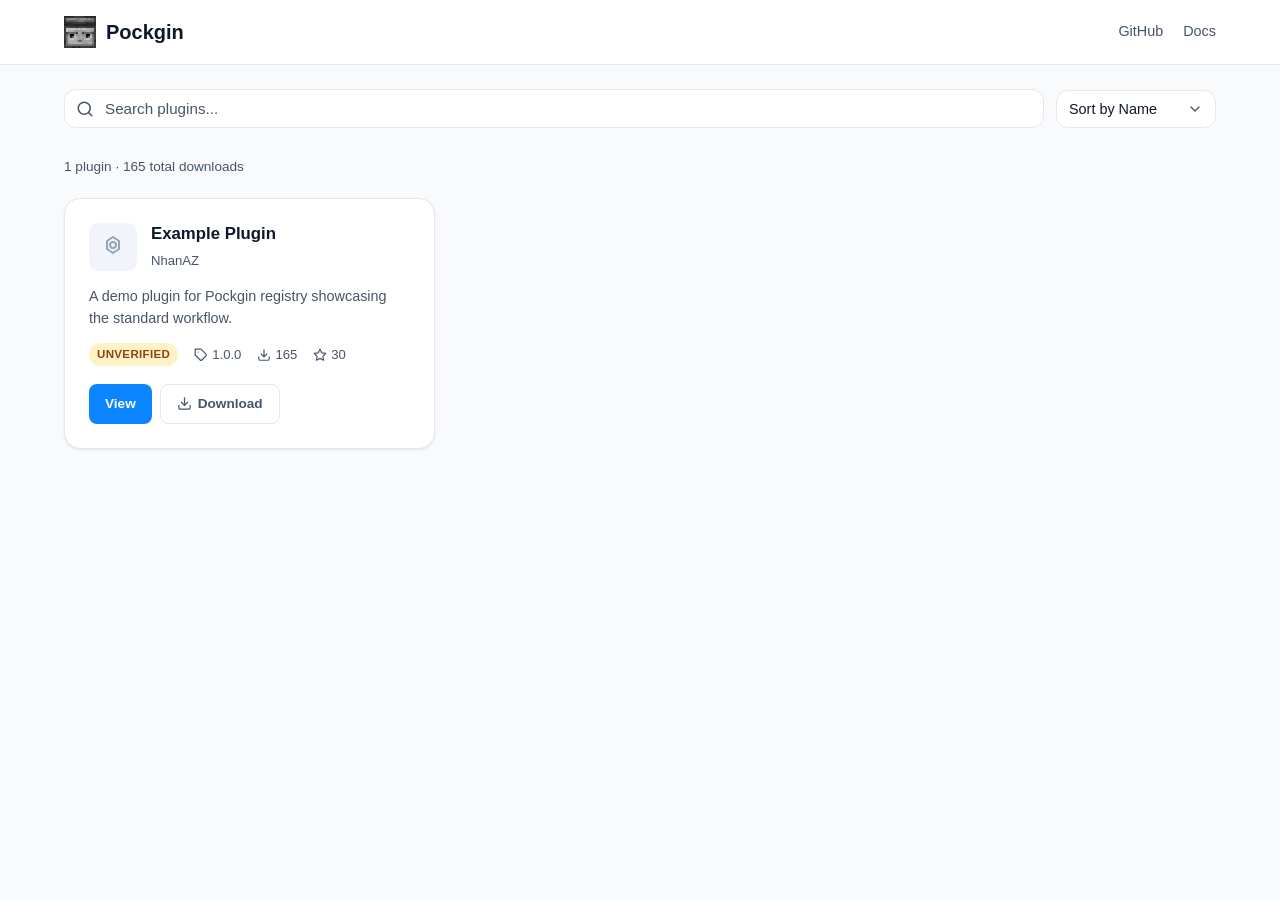
==== index.html @ 6bd08725 "Initial commit" ====
<!DOCTYPE html>
<html lang="en">
<head>
  <meta charset="UTF-8">
  <meta name="viewport" content="width=device-width, initial-scale=1.0">
  <title>Pockgin</title>
  <meta name="description" content="Pockgin – A static-first plugin registry for PocketMine-MP. Browse, discover, and download plugins without the overhead.">
  <link rel="icon" type="image/x-icon" href="favicon.ico">
  <link rel="icon" type="image/png" sizes="32x32" href="favicon-32x32.png">
  <link rel="apple-touch-icon" href="apple-touch-icon.png">
  <link rel="stylesheet" href="styles.css">
</head>
<body>

  <header class="site-header">
    <div class="container header-inner">
      <a href="index.html" class="site-logo">
        <img src="favicon-32x32.png" alt="Pockgin" width="32" height="32">
        <span>Pockgin</span>
      </a>
      <nav class="header-nav">
        <a href="https://github.com/pockgin" target="_blank" rel="noopener">GitHub</a>
        <a href="https://github.com/pockgin/docs" target="_blank" rel="noopener">Docs</a>
      </nav>
    </div>
  </header>

  <main class="container home-main">
    <div class="toolbar">
      <div class="search-box">
        <svg class="search-icon" viewBox="0 0 24 24" fill="none" stroke="currentColor" stroke-width="2" stroke-linecap="round" stroke-linejoin="round">
          <circle cx="11" cy="11" r="8"/>
          <line x1="21" y1="21" x2="16.65" y2="16.65"/>
        </svg>
        <input type="text" id="search-input" placeholder="Search plugins..." autocomplete="off">
      </div>
      <div class="sort-dropdown" id="sort-dropdown">
        <button type="button" class="sort-trigger" id="sort-trigger" aria-haspopup="listbox" aria-expanded="false">
          <span id="sort-label">Sort by Name</span>
          <svg viewBox="0 0 24 24" fill="none" stroke="currentColor" stroke-width="2" stroke-linecap="round" stroke-linejoin="round">
            <polyline points="6 9 12 15 18 9"></polyline>
          </svg>
        </button>
        <div class="sort-menu" id="sort-menu" role="listbox" aria-labelledby="sort-trigger">
          <button type="button" class="sort-option active" data-sort="name" role="option" aria-selected="true">Sort by Name</button>
          <button type="button" class="sort-option" data-sort="downloads" role="option" aria-selected="false">Sort by Downloads</button>
          <button type="button" class="sort-option" data-sort="stars" role="option" aria-selected="false">Sort by Stars</button>
        </div>
      </div>
    </div>

    <p class="stats-bar" id="stats-bar"></p>

    <div id="plugin-list" class="plugin-grid">
      <div class="loading">
        <div class="spinner"></div>
        <p>Loading plugins...</p>
      </div>
    </div>
  </main>

  <script src="app.js"></script>
</body>
</html>
---- styles.css ----
/* ========================================
   Pockgin – Static Plugin Registry
   Theme: White + Blue, minimal modern
   ======================================== */

:root {
  --bg-primary: #FFFFFF;
  --bg-surface: #F8FAFC;
  --border-default: #E5E7EB;
  --text-primary: #0F172A;
  --text-secondary: #475569;
  --brand-primary: #0A84FF;
  --brand-primary-hover: #0070E0;
  --badge-success: #16A34A;
  --badge-warning: #F59E0B;

  --radius-sm: 8px;
  --radius-md: 12px;
  --radius-lg: 16px;
  --shadow-card: 0 1px 3px rgba(0, 0, 0, 0.06), 0 1px 2px rgba(0, 0, 0, 0.04);
  --shadow-card-hover: 0 4px 12px rgba(0, 0, 0, 0.08);
  --transition-fast: 150ms ease;
  --max-width: 1200px;
}

*,
*::before,
*::after {
  box-sizing: border-box;
  margin: 0;
  padding: 0;
}

html {
  -webkit-text-size-adjust: 100%;
}

body {
  font-family: -apple-system, BlinkMacSystemFont, "SF Pro Text", "Segoe UI", Roboto, sans-serif;
  color: var(--text-primary);
  background: var(--bg-surface);
  line-height: 1.6;
  -webkit-font-smoothing: antialiased;
  -moz-osx-font-smoothing: grayscale;
}

a {
  color: var(--brand-primary);
  text-decoration: none;
}
a:hover {
  color: var(--brand-primary-hover);
}

img {
  max-width: 100%;
  height: auto;
}

/* ---- Layout ---- */

.container {
  max-width: var(--max-width);
  margin: 0 auto;
  padding: 0 24px;
}

.home-main {
  padding-top: 24px;
}

/* ---- Header ---- */

.site-header {
  background: var(--bg-primary);
  border-bottom: 1px solid var(--border-default);
  padding: 16px 0;
  position: sticky;
  top: 0;
  z-index: 100;
}

.header-inner {
  display: flex;
  align-items: center;
  justify-content: space-between;
  gap: 16px;
}

.site-logo {
  display: flex;
  align-items: center;
  gap: 10px;
  font-size: 1.25rem;
  font-weight: 700;
  color: var(--text-primary);
}
.site-logo img {
  width: 32px;
  height: 32px;
}
.site-logo:hover {
  color: var(--text-primary);
}

.header-nav {
  display: flex;
  align-items: center;
  gap: 20px;
}
.header-nav a {
  font-size: 0.9rem;
  font-weight: 500;
  color: var(--text-secondary);
}
.header-nav a:hover {
  color: var(--brand-primary);
}

/* ---- Hero ---- */

.hero {
  text-align: center;
  padding: 56px 24px 40px;
}
.hero h1 {
  font-size: 2.5rem;
  font-weight: 800;
  letter-spacing: -0.02em;
  margin-bottom: 8px;
}
.hero .subtitle {
  font-size: 1.15rem;
  color: var(--text-secondary);
  font-weight: 400;
}

/* ---- Search & Filter ---- */

.toolbar {
  display: flex;
  align-items: center;
  gap: 12px;
  margin-bottom: 28px;
  flex-wrap: wrap;
}

.search-box {
  flex: 1;
  min-width: 200px;
  position: relative;
}
.search-box input {
  width: 100%;
  padding: 10px 14px 10px 40px;
  border: 1px solid var(--border-default);
  border-radius: var(--radius-md);
  font-size: 0.95rem;
  background: var(--bg-primary);
  color: var(--text-primary);
  outline: none;
  transition: border-color var(--transition-fast);
}
.search-box input::placeholder {
  color: var(--text-secondary);
}
.search-box input:focus {
  border-color: var(--brand-primary);
}
.search-box .search-icon {
  position: absolute;
  left: 12px;
  top: 50%;
  transform: translateY(-50%);
  width: 18px;
  height: 18px;
  color: var(--text-secondary);
  pointer-events: none;
}

.sort-dropdown {
  position: relative;
}

.sort-trigger {
  display: inline-flex;
  align-items: center;
  justify-content: space-between;
  gap: 8px;
  min-width: 160px;
  padding: 10px 12px;
  border: 1px solid var(--border-default);
  border-radius: var(--radius-md);
  font-size: 0.9rem;
  background: var(--bg-primary);
  color: var(--text-primary);
  cursor: pointer;
  outline: none;
}
.sort-trigger:hover {
  border-color: #d5d9e1;
}
.sort-trigger:focus {
  border-color: var(--brand-primary);
}
.sort-trigger svg {
  width: 16px;
  height: 16px;
  color: var(--text-secondary);
}

.sort-menu {
  position: absolute;
  top: calc(100% + 6px);
  right: 0;
  min-width: 100%;
  background: var(--bg-primary);
  border: 1px solid var(--border-default);
  border-radius: 10px;
  box-shadow: var(--shadow-card-hover);
  padding: 6px;
  z-index: 30;
  display: none;
}
.sort-menu.open {
  display: block;
}

.sort-option {
  width: 100%;
  text-align: left;
  border: none;
  background: transparent;
  color: var(--text-primary);
  font-size: 0.88rem;
  border-radius: 8px;
  padding: 8px 10px;
  cursor: pointer;
}
.sort-option:hover {
  background: var(--bg-surface);
}
.sort-option.active {
  background: #eaf3ff;
  color: #005ec2;
}

.stats-bar {
  font-size: 0.85rem;
  color: var(--text-secondary);
  margin-bottom: 20px;
}

/* ---- Plugin Grid ---- */

.plugin-grid {
  display: grid;
  grid-template-columns: repeat(auto-fill, minmax(340px, 1fr));
  gap: 20px;
  padding-bottom: 60px;
}

/* ---- Plugin Card ---- */

.plugin-card {
  background: var(--bg-primary);
  border: 1px solid var(--border-default);
  border-radius: var(--radius-lg);
  box-shadow: var(--shadow-card);
  padding: 24px;
  display: flex;
  flex-direction: column;
  gap: 14px;
  transition: box-shadow var(--transition-fast), transform var(--transition-fast);
}
.plugin-card:hover {
  box-shadow: var(--shadow-card-hover);
  transform: translateY(-2px);
}

.card-header {
  display: flex;
  align-items: flex-start;
  gap: 14px;
}

.card-icon {
  width: 48px;
  height: 48px;
  border-radius: var(--radius-sm);
  object-fit: cover;
  flex-shrink: 0;
  background: var(--bg-surface);
}

.card-title-area {
  flex: 1;
  min-width: 0;
}
.card-title-area h3 {
  font-size: 1.05rem;
  font-weight: 600;
  margin-bottom: 2px;
  line-height: 1.3;
}
.card-title-area h3 a {
  color: var(--text-primary);
}
.card-title-area h3 a:hover {
  color: var(--brand-primary);
}
.card-author {
  font-size: 0.82rem;
  color: var(--text-secondary);
}

.card-desc {
  font-size: 0.9rem;
  color: var(--text-secondary);
  line-height: 1.5;
  display: -webkit-box;
  -webkit-line-clamp: 2;
  -webkit-box-orient: vertical;
  overflow: hidden;
}

.card-meta {
  display: flex;
  align-items: center;
  gap: 16px;
  flex-wrap: wrap;
  font-size: 0.82rem;
  color: var(--text-secondary);
}
.meta-item {
  display: flex;
  align-items: center;
  gap: 4px;
}
.meta-item svg {
  width: 14px;
  height: 14px;
  flex-shrink: 0;
}

.badge {
  display: inline-flex;
  align-items: center;
  padding: 2px 8px;
  border-radius: 99px;
  font-size: 0.72rem;
  font-weight: 600;
  text-transform: uppercase;
  letter-spacing: 0.03em;
}
.badge-verified {
  background: #DCFCE7;
  color: var(--badge-success);
}
.badge-unverified {
  background: #FEF3C7;
  color: #92400E;
}
.badge-unapproved {
  background: #FEE2E2;
  color: #991B1B;
}

.card-actions {
  display: flex;
  gap: 8px;
  margin-top: auto;
  padding-top: 4px;
}

.btn {
  display: inline-flex;
  align-items: center;
  justify-content: center;
  gap: 6px;
  padding: 8px 16px;
  border: none;
  border-radius: var(--radius-sm);
  font-size: 0.85rem;
  font-weight: 600;
  cursor: pointer;
  transition: background var(--transition-fast), color var(--transition-fast);
  text-decoration: none;
}
.btn svg {
  width: 15px;
  height: 15px;
}

.btn-primary {
  background: var(--brand-primary);
  color: #fff;
}
.btn-primary:hover {
  background: var(--brand-primary-hover);
  color: #fff;
}

.btn-outline {
  background: transparent;
  color: var(--text-secondary);
  border: 1px solid var(--border-default);
}
.btn-outline:hover {
  border-color: var(--brand-primary);
  color: var(--brand-primary);
}

/* ---- Loading / Empty ---- */

.loading,
.empty-state {
  text-align: center;
  padding: 60px 20px;
  color: var(--text-secondary);
}
.loading .spinner {
  display: inline-block;
  width: 32px;
  height: 32px;
  border: 3px solid var(--border-default);
  border-top-color: var(--brand-primary);
  border-radius: 50%;
  animation: spin 0.6s linear infinite;
}
@keyframes spin {
  to { transform: rotate(360deg); }
}

/* ---- Plugin Detail Page ---- */

.detail-header {
  display: flex;
  align-items: flex-start;
  gap: 24px;
  padding: 40px 0 32px;
}

.detail-icon {
  width: 80px;
  height: 80px;
  border-radius: var(--radius-md);
  object-fit: cover;
  flex-shrink: 0;
  background: var(--bg-surface);
  border: 1px solid var(--border-default);
}

.detail-title-area {
  flex: 1;
}
.detail-title-area h1 {
  font-size: 1.75rem;
  font-weight: 700;
  margin-bottom: 4px;
}
.detail-author {
  font-size: 0.95rem;
  color: var(--text-secondary);
  margin-bottom: 8px;
}
.detail-desc {
  font-size: 1rem;
  color: var(--text-secondary);
  line-height: 1.6;
  margin-bottom: 12px;
}
.detail-badges {
  display: flex;
  align-items: center;
  gap: 8px;
  flex-wrap: wrap;
}

.detail-stats {
  display: flex;
  gap: 32px;
  padding: 24px 0;
  border-top: 1px solid var(--border-default);
  border-bottom: 1px solid var(--border-default);
  flex-wrap: wrap;
}
.stat-block {
  text-align: center;
}
.stat-block .stat-value {
  font-size: 1.5rem;
  font-weight: 700;
  color: var(--text-primary);
}
.stat-block .stat-label {
  font-size: 0.8rem;
  color: var(--text-secondary);
  text-transform: uppercase;
  letter-spacing: 0.04em;
}

/* ---- Version Cards ---- */

.section-title {
  font-size: 1.15rem;
  font-weight: 700;
  margin-bottom: 16px;
  margin-top: 32px;
}

.version-card {
  background: var(--bg-primary);
  border: 1px solid var(--border-default);
  border-radius: var(--radius-md);
  padding: 20px;
  margin-bottom: 12px;
  display: flex;
  align-items: center;
  justify-content: space-between;
  gap: 16px;
  flex-wrap: wrap;
}
.version-info {
  display: flex;
  flex-direction: column;
  gap: 4px;
}
.version-tag {
  font-size: 1rem;
  font-weight: 600;
}
.version-date {
  font-size: 0.82rem;
  color: var(--text-secondary);
}
.version-downloads {
  font-size: 0.82rem;
  color: var(--text-secondary);
}

.version-channel {
  display: inline-block;
  padding: 2px 10px;
  border-radius: 99px;
  font-size: 0.72rem;
  font-weight: 600;
  text-transform: uppercase;
  letter-spacing: 0.03em;
}
.channel-stable {
  background: #DCFCE7;
  color: var(--badge-success);
}
.channel-dev {
  background: #DBEAFE;
  color: #1D4ED8;
}

/* ---- Accordion (Recent Builds) ---- */

.accordion {
  margin-top: 32px;
  margin-bottom: 40px;
}
.accordion-trigger {
  display: flex;
  align-items: center;
  justify-content: space-between;
  width: 100%;
  padding: 14px 20px;
  background: var(--bg-primary);
  border: 1px solid var(--border-default);
  border-radius: var(--radius-md);
  cursor: pointer;
  font-size: 0.95rem;
  font-weight: 600;
  color: var(--text-primary);
  transition: background var(--transition-fast);
}
.accordion-trigger:hover {
  background: var(--bg-surface);
}
.accordion-trigger .chevron {
  width: 18px;
  height: 18px;
  transition: transform var(--transition-fast);
}
.accordion-trigger[aria-expanded="true"] .chevron {
  transform: rotate(180deg);
}
.accordion-content {
  display: none;
  padding: 12px 0 0;
}
.accordion-content.open {
  display: block;
}

/* ---- Repo Link ---- */

.repo-link {
  display: inline-flex;
  align-items: center;
  gap: 6px;
  font-size: 0.9rem;
  margin-bottom: 8px;
}
.repo-link svg {
  width: 16px;
  height: 16px;
}

/* ---- Comments Section ---- */

.comments-section {
  margin-top: 40px;
  padding-top: 32px;
  border-top: 1px solid var(--border-default);
  margin-bottom: 60px;
}
.comments-disabled {
  text-align: center;
  padding: 32px;
  color: var(--text-secondary);
  font-size: 0.9rem;
  background: var(--bg-surface);
  border-radius: var(--radius-md);
}

/* ---- Back Link ---- */

.back-link {
  display: inline-flex;
  align-items: center;
  gap: 4px;
  font-size: 0.9rem;
  color: var(--text-secondary);
  padding-top: 32px;
}
.back-link:hover {
  color: var(--brand-primary);
}
.back-link svg {
  width: 16px;
  height: 16px;
}

/* ---- Footer ---- */

.site-footer {
  text-align: center;
  padding: 32px 24px;
  font-size: 0.82rem;
  color: var(--text-secondary);
  border-top: 1px solid var(--border-default);
  background: var(--bg-primary);
}

/* ---- Responsive ---- */

@media (max-width: 768px) {
  .hero h1 {
    font-size: 1.75rem;
  }
  .hero .subtitle {
    font-size: 1rem;
  }
  .plugin-grid {
    grid-template-columns: 1fr;
  }
  .detail-header {
    flex-direction: column;
    align-items: center;
    text-align: center;
  }
  .detail-badges {
    justify-content: center;
  }
  .detail-stats {
    justify-content: center;
  }
  .version-card {
    flex-direction: column;
    align-items: flex-start;
  }
  .header-nav {
    display: none;
  }
}

@media (max-width: 480px) {
  .container {
    padding: 0 16px;
  }
  .plugin-card {
    padding: 18px;
  }
  .toolbar {
    flex-direction: column;
  }
  .search-box {
    width: 100%;
  }
}
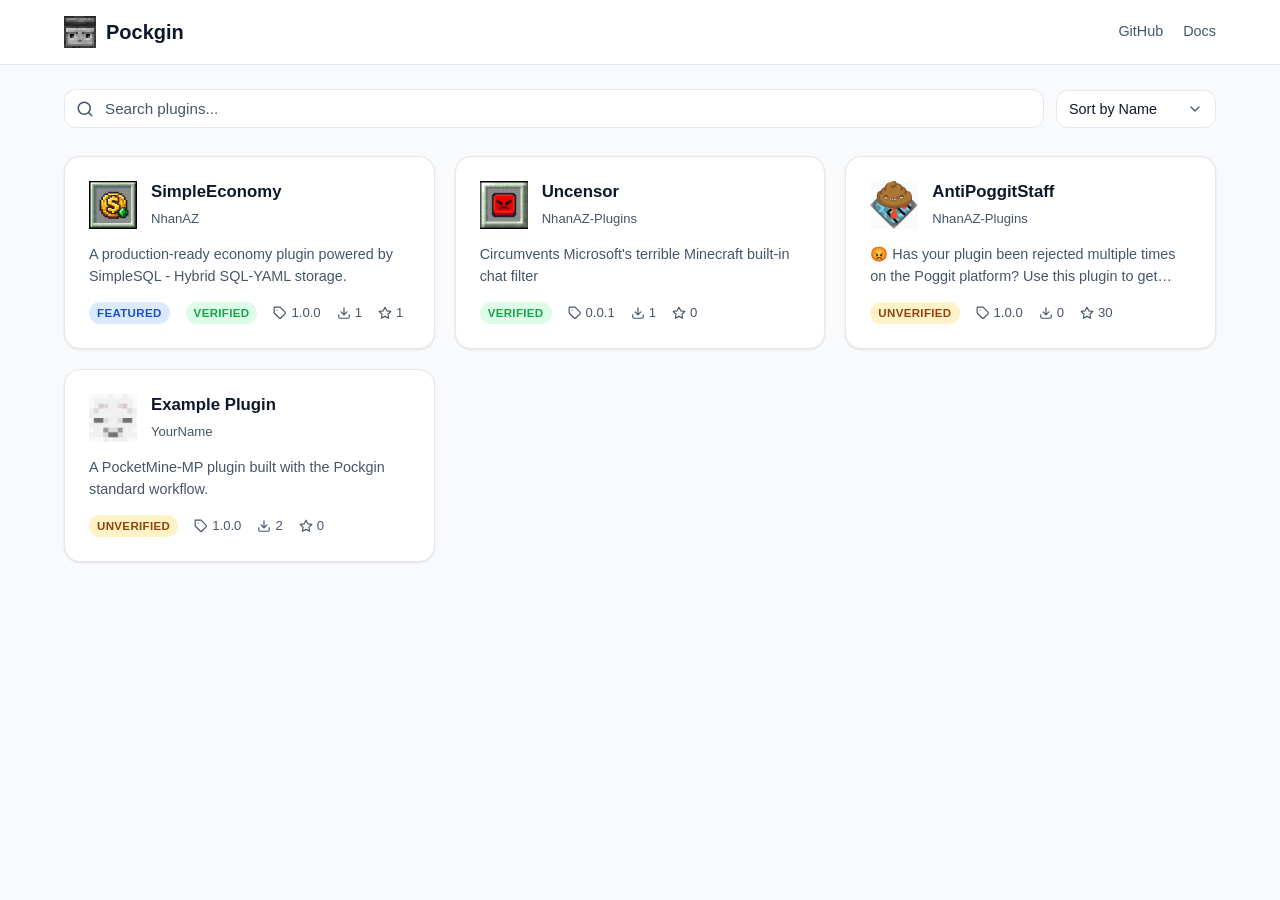
==== commit 3c7b4e83: "Simple Interface" ====
--- a/index.html
+++ b/index.html
@@ -49,8 +49,6 @@
       </div>
     </div>
 
-    <p class="stats-bar" id="stats-bar"></p>
-
     <div id="plugin-list" class="plugin-grid">
       <div class="loading">
         <div class="spinner"></div>
--- a/styles.css
+++ b/styles.css
@@ -57,6 +57,22 @@
   height: auto;
 }
 
+img.image-loading {
+  background: linear-gradient(
+    90deg,
+    #eef2f7 0%,
+    #e2e8f0 45%,
+    #eef2f7 100%
+  );
+  background-size: 220% 100%;
+  animation: imageShimmer 1.1s linear infinite;
+}
+
+@keyframes imageShimmer {
+  0% { background-position: 200% 0; }
+  100% { background-position: -20% 0; }
+}
+
 /* ---- Layout ---- */
 
 .container {
@@ -287,7 +303,7 @@
 .card-icon {
   width: 48px;
   height: 48px;
-  border-radius: var(--radius-sm);
+  border-radius: 0;
   object-fit: cover;
   flex-shrink: 0;
   background: var(--bg-surface);
@@ -356,6 +372,10 @@
 .badge-verified {
   background: #DCFCE7;
   color: var(--badge-success);
+}
+.badge-featured {
+  background: #DBEAFE;
+  color: #1D4ED8;
 }
 .badge-unverified {
   background: #FEF3C7;
@@ -444,7 +464,7 @@
 .detail-icon {
   width: 80px;
   height: 80px;
-  border-radius: var(--radius-md);
+  border-radius: 0;
   object-fit: cover;
   flex-shrink: 0;
   background: var(--bg-surface);
@@ -611,6 +631,141 @@
   height: 16px;
 }
 
+.meta-pill-row {
+  display: flex;
+  flex-wrap: wrap;
+  gap: 8px;
+  margin: 12px 0 16px;
+}
+.meta-pill {
+  display: inline-flex;
+  align-items: center;
+  padding: 4px 10px;
+  border: 1px solid var(--border-default);
+  border-radius: 999px;
+  background: #fff;
+  color: var(--text-secondary);
+  font-size: 0.78rem;
+  line-height: 1.2;
+}
+
+/* ---- Markdown Content ---- */
+
+.markdown-content {
+  width: 100%;
+  color: var(--text-secondary);
+  font-size: 0.95rem;
+  line-height: 1.75;
+}
+.markdown-content p {
+  margin: 0 0 12px;
+}
+.markdown-content h3,
+.markdown-content h4,
+.markdown-content h5,
+.markdown-content h6 {
+  margin: 16px 0 8px;
+  color: var(--text-primary);
+  line-height: 1.35;
+}
+.markdown-content h3 { font-size: 1.1rem; }
+.markdown-content h4 { font-size: 1rem; }
+.markdown-content h5 { font-size: 0.95rem; }
+.markdown-content h6 { font-size: 0.9rem; }
+.markdown-content ul {
+  margin: 8px 0 12px 20px;
+  padding: 0;
+}
+.markdown-content li {
+  margin-bottom: 6px;
+}
+.markdown-content .markdown-checklist-item {
+  display: flex;
+  align-items: flex-start;
+  gap: 8px;
+}
+.markdown-content .markdown-checklist-item input[type="checkbox"] {
+  margin-top: 3px;
+}
+.markdown-content .markdown-checklist-item span {
+  flex: 1;
+}
+.markdown-quote {
+  margin: 12px 0 16px;
+  padding: 10px 14px;
+  border-left: 3px solid #cbd5e1;
+  background: #f8fafc;
+  color: var(--text-secondary);
+  border-radius: 8px;
+}
+.markdown-content hr {
+  border: 0;
+  border-top: 1px solid var(--border-default);
+  margin: 16px 0;
+}
+.markdown-content a {
+  color: var(--brand-primary);
+  text-decoration: underline;
+}
+.markdown-content code {
+  font-family: ui-monospace, SFMono-Regular, Menlo, Consolas, "Liberation Mono", monospace;
+  background: #eef2f7;
+  color: #0f172a;
+  border-radius: 6px;
+  padding: 1px 6px;
+  font-size: 0.86em;
+}
+.markdown-content pre {
+  margin: 10px 0 14px;
+  background: #0f172a;
+  color: #e2e8f0;
+  border-radius: 10px;
+  padding: 12px;
+  overflow-x: auto;
+}
+.markdown-content pre code {
+  background: transparent;
+  color: inherit;
+  border-radius: 0;
+  padding: 0;
+}
+.markdown-image-wrap {
+  margin: 12px 0 16px;
+}
+.markdown-image {
+  max-width: 100%;
+  height: auto;
+  border-radius: 10px;
+  border: 1px solid var(--border-default);
+  background: #fff;
+}
+.markdown-table-wrap {
+  width: 100%;
+  overflow-x: auto;
+  margin: 12px 0 16px;
+}
+.markdown-table {
+  width: 100%;
+  border-collapse: collapse;
+  min-width: 520px;
+  background: #fff;
+}
+.markdown-table th,
+.markdown-table td {
+  border: 1px solid var(--border-default);
+  padding: 8px 10px;
+  text-align: left;
+  vertical-align: top;
+}
+.markdown-table th {
+  background: #f8fafc;
+  color: var(--text-primary);
+  font-weight: 600;
+}
+.markdown-table td {
+  color: var(--text-secondary);
+}
+
 /* ---- Comments Section ---- */
 
 .comments-section {
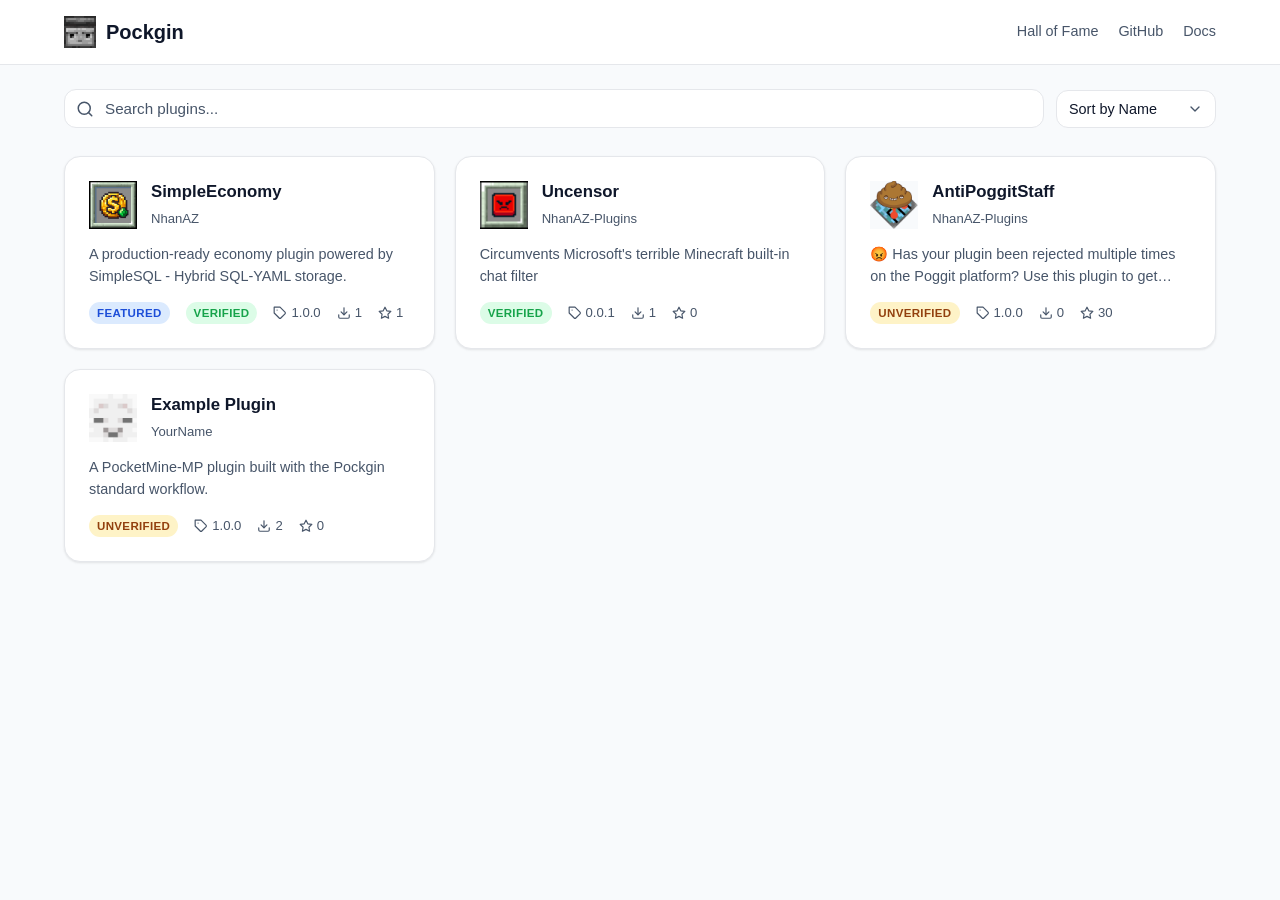
==== commit 1d8552c9: "Hall of Fame" ====
--- a/index.html
+++ b/index.html
@@ -19,6 +19,7 @@
         <span>Pockgin</span>
       </a>
       <nav class="header-nav">
+        <a href="hall-of-fame.html">Hall of Fame</a>
         <a href="https://github.com/pockgin" target="_blank" rel="noopener">GitHub</a>
         <a href="https://github.com/pockgin/docs" target="_blank" rel="noopener">Docs</a>
       </nav>
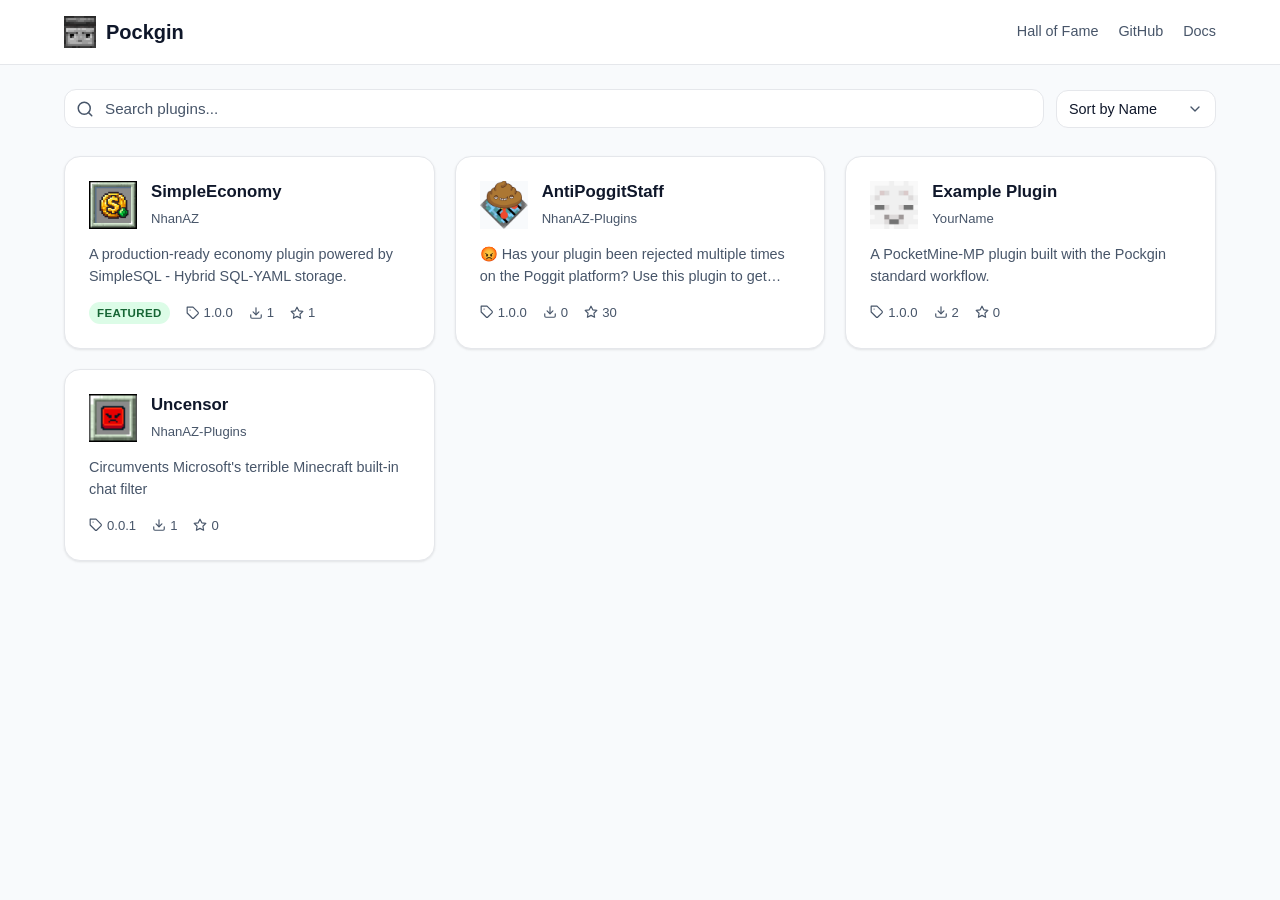
==== commit 621f589b: "Update path" ====
--- a/index.html
+++ b/index.html
@@ -5,9 +5,9 @@
   <meta name="viewport" content="width=device-width, initial-scale=1.0">
   <title>Pockgin</title>
   <meta name="description" content="Pockgin – A static-first plugin registry for PocketMine-MP. Browse, discover, and download plugins without the overhead.">
-  <link rel="icon" type="image/x-icon" href="favicon.ico">
-  <link rel="icon" type="image/png" sizes="32x32" href="favicon-32x32.png">
-  <link rel="apple-touch-icon" href="apple-touch-icon.png">
+  <link rel="icon" type="image/x-icon" href="assets/branding/favicon.ico">
+  <link rel="icon" type="image/png" sizes="32x32" href="assets/branding/favicon-32x32.png">
+  <link rel="apple-touch-icon" href="assets/branding/apple-touch-icon.png">
   <link rel="stylesheet" href="styles.css">
 </head>
 <body>
@@ -15,7 +15,7 @@
   <header class="site-header">
     <div class="container header-inner">
       <a href="index.html" class="site-logo">
-        <img src="favicon-32x32.png" alt="Pockgin" width="32" height="32">
+        <img src="assets/branding/favicon-32x32.png" alt="Pockgin" width="32" height="32">
         <span>Pockgin</span>
       </a>
       <nav class="header-nav">
--- a/styles.css
+++ b/styles.css
@@ -369,17 +369,9 @@
   text-transform: uppercase;
   letter-spacing: 0.03em;
 }
-.badge-verified {
+.badge-featured {
   background: #DCFCE7;
-  color: var(--badge-success);
-}
-.badge-featured {
-  background: #DBEAFE;
-  color: #1D4ED8;
-}
-.badge-unverified {
-  background: #FEF3C7;
-  color: #92400E;
+  color: #166534;
 }
 .badge-unapproved {
   background: #FEE2E2;
@@ -508,6 +500,16 @@
 .stat-block {
   text-align: center;
 }
+.stat-link {
+  text-decoration: none;
+  color: inherit;
+  border-radius: var(--radius-sm);
+  padding: 2px 6px;
+  transition: background var(--transition-fast), color var(--transition-fast);
+}
+.stat-link:hover {
+  background: var(--bg-surface);
+}
 .stat-block .stat-value {
   font-size: 1.5rem;
   font-weight: 700;
